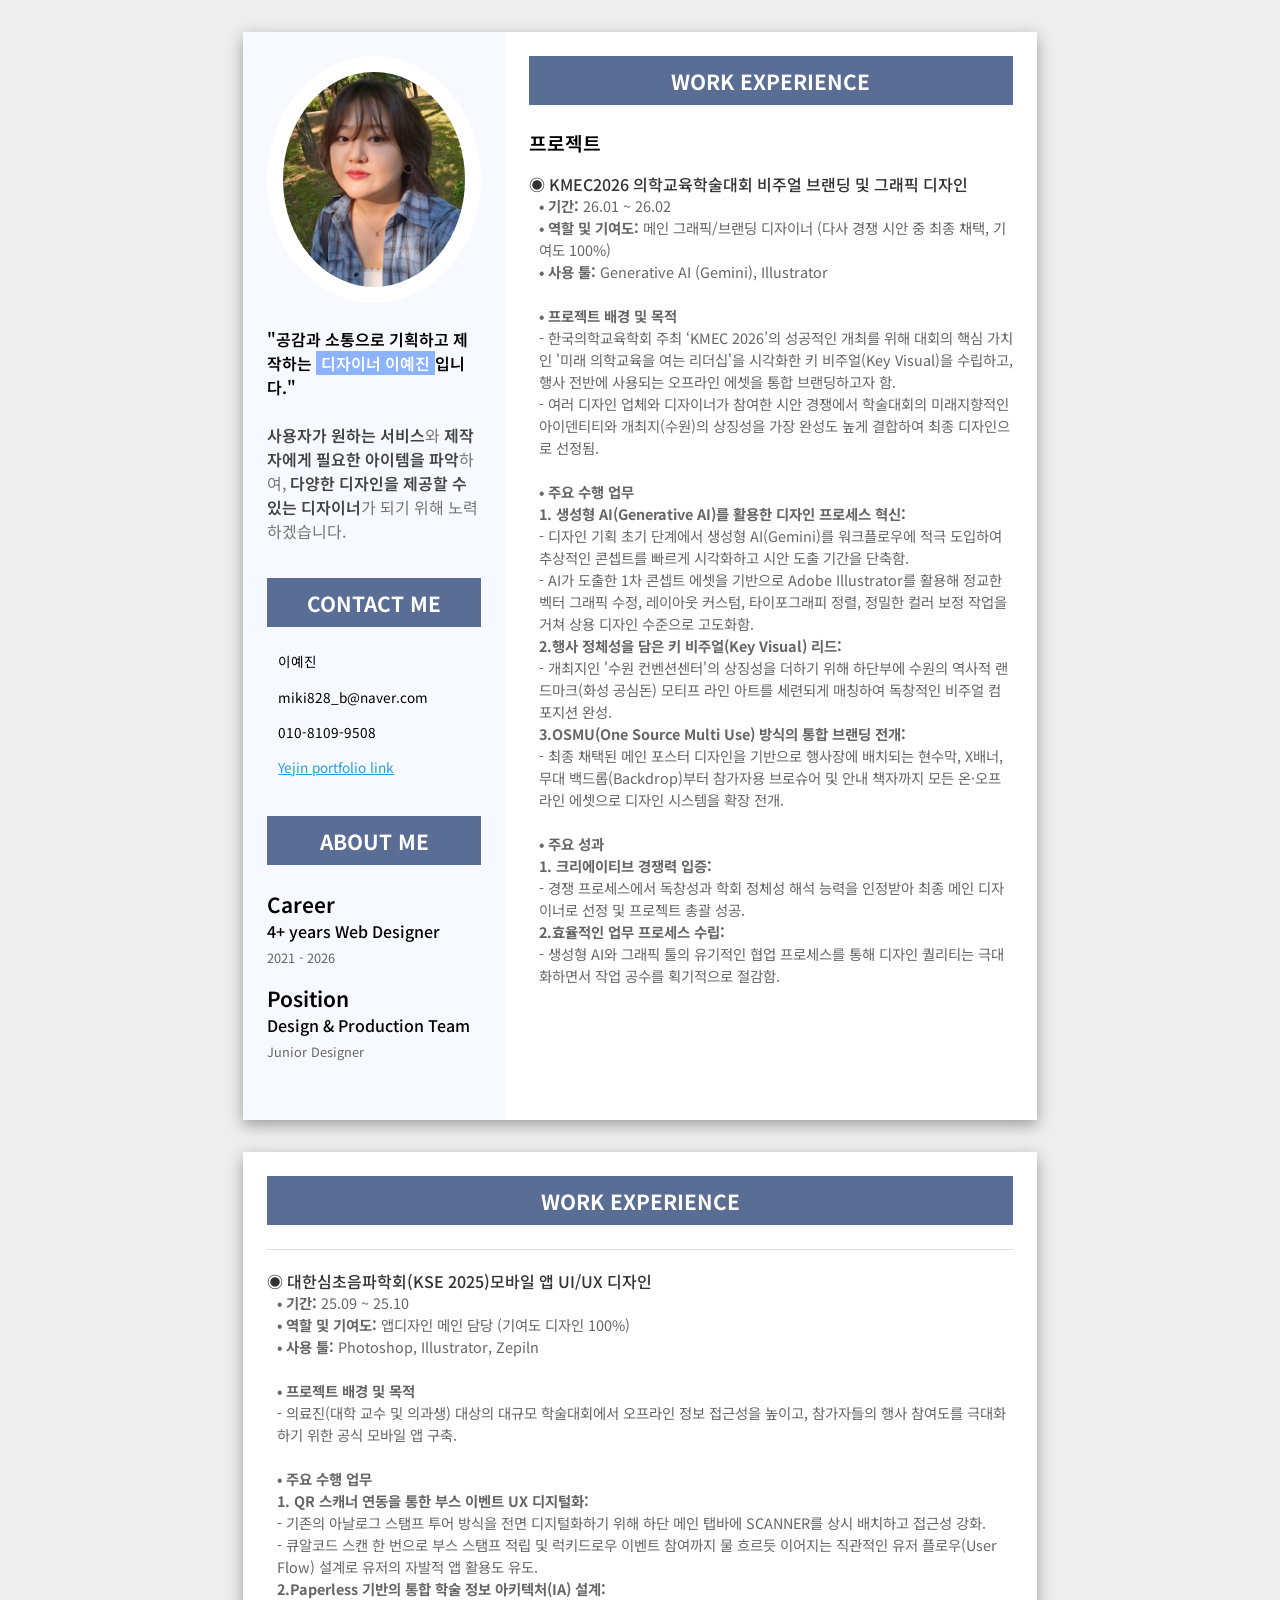
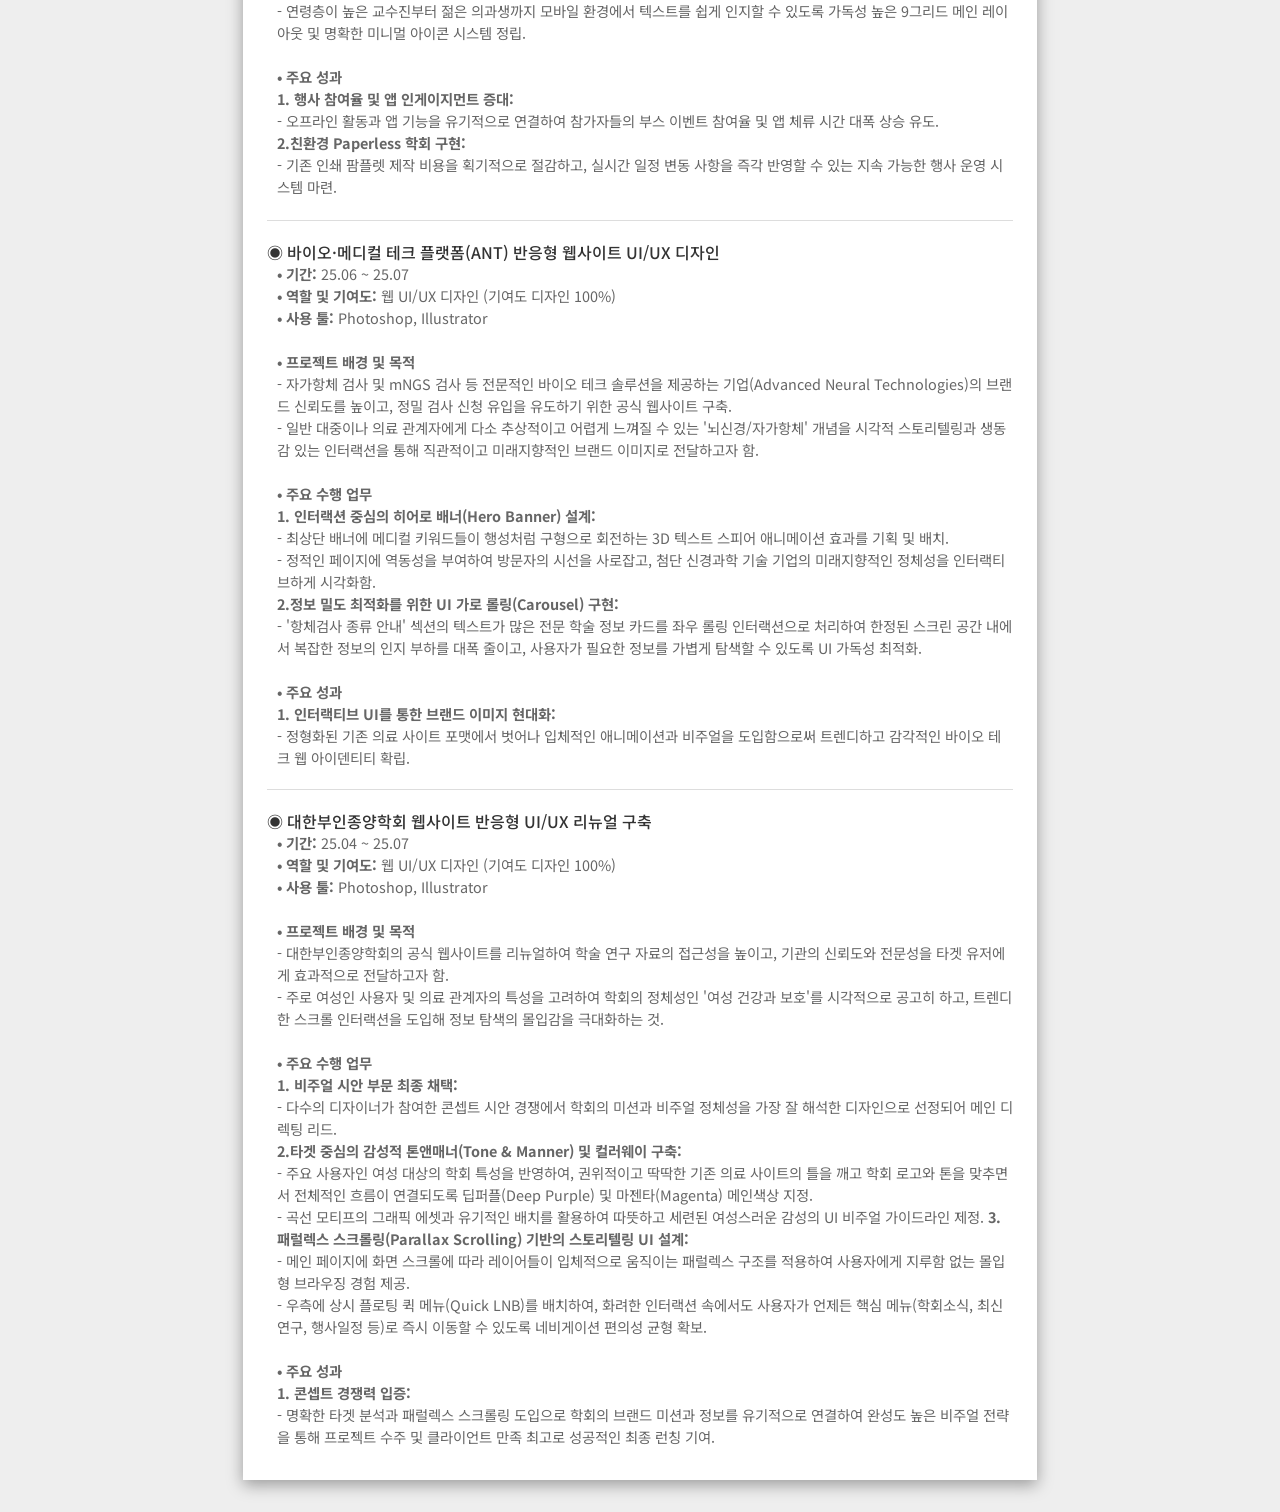
==== CV_file.html @ ba74f01a "Add files via upload" ====
<!DOCTYPE html>
<!-- saved from url=(0022)http://127.0.0.1:5500/ -->
<html lang="ko" class="wf-roboto-n3-active wf-roboto-n4-active wf-roboto-n5-active wf-active"><head><meta http-equiv="Content-Type" content="text/html; charset=UTF-8">
    
    <meta http-equiv="X-UA-Compatible" content="IE=edge">
    <meta name="viewport" content="width=device-width, initial-scale=1.0">
    <title>Lee YeJin CV</title>
    
<link rel="stylesheet" href="./style1.css"><link rel="stylesheet" href="./css" media="all"><link rel="stylesheet" href="./css" media="all"></head>
<body>
    <section class="main-section">
        <div class="left-part">
            <div class="photo-container">
                <img src="./yjprofile2.jpg" alt="">
            </div>
            
            <div class="Introduce-container">
                <div class="text-container">
                    <p>
                        <span class="text_span">"공감과 소통으로 기획하고 제작하는 <span class="text-point">디자이너 이예진</span>입니다."</span>
                        <br><br>
                        <b>사용자가 원하는 서비스</b>와 <b>제작자에게 필요한 아이템을 파악</b>하여,
                        <b>다양한 디자인을 제공할 수 있는 디자이너</b>가 되기 위해 노력하겠습니다.
                    </p>
                </div>
            </div>

            <div class="contact-container">
                <h2 class="title">Contact Me</h2>
                <div class="contact-info">
                    <div class="contact-list">
                        <div class="icon-container">
                            <img src="./user.png" alt="">
                        </div>
                        <div class="contact-text">
                            <p>이예진</p>
                        </div>
                    </div>
                    <div class="contact-list">
                        <div class="icon-container">
                            <img src="./envelope.png" alt="">
                        </div>
                        <div class="contact-text">
                            <p>miki828_b@naver.com</p>
                        </div>
                    </div>
                    <div class="contact-list">
                        <div class="icon-container">
                            <img src="./phone-call.png" alt="">
                        </div>
                        <div class="contact-text">
                            <p>010-8109-9508</p>
                        </div>
                    </div>
                    <div class="contact-list">
                        <div class="icon-container">
                            <img src="./globe.png" alt="">
                        </div>
                        <div class="contact-text">
                            <p style="text-decoration: underline; color: #2b9cda;"><a style="color: #2b9cda;" href="https://dldpwls9508-dotcom.github.io/leeyejin95.github.io/">Yejin portfolio link</a></p>
                        </div>
                    </div>
                </div>
            </div>

            <div class="About-container">
                <h2 class="title">About Me</h2>
                <div class="course">
                    <h2 class="about-title">Career</h2>
                    <h4 class="about-text">4+ years Web Designer</h4>
                    <p class="about-date">2021 - 2026</p>
                </div>
                <div class="course">
                    <h2 class="about-title">Position</h2>
                    <h4 class="about-text">Design &amp; Production Team</h4>
                    <p class="about-date">Junior Designer</p>
                </div>
            </div>
        </div>

        <div class="right-part">
            <div class="Work-container">
                <h2 class="title">work experience</h2>
                <div class="work">
                    <div class="job-date">
                        <div class="job">프로젝트</div>
                    </div>
                    <div class="project">
                        <div>
                        <h2 class="company-name">◉ KMEC2026 의학교육학술대회 비주얼 브랜딩 및 그래픽 디자인</h2>
                        <p class="work-text">
                            <b>• 기간:</b> 26.01 ~ 26.02<br>
                            <b>• 역할 및 기여도:</b> 메인 그래픽/브랜딩 디자이너 (다사 경쟁 시안 중 최종 채택, 기여도 100%)<br>
                            <b>• 사용 툴:</b> Generative AI (Gemini), Illustrator<br><br>
                            <b>• 프로젝트 배경 및 목적</b><br>
                            - 한국의학교육학회 주최 ‘KMEC 2026’의 성공적인 개최를 위해 대회의 핵심 가치인 '미래 의학교육을 여는 리더십'을
                              시각화한 키 비주얼(Key Visual)을 수립하고, 행사 전반에 사용되는 오프라인 에셋을 통합 브랜딩하고자 함.<br>
                            - 여러 디자인 업체와 디자이너가 참여한 시안 경쟁에서 학술대회의 미래지향적인 아이덴티티와 개최지(수원)의 상징성을 가장 완성도 높게 결합하여 최종 디자인으로 선정됨.<br><br>
                            <b>• 주요 수행 업무</b><br>
                            <b>1. 생성형 AI(Generative AI)를 활용한 디자인 프로세스 혁신:</b><br>
                              - 디자인 기획 초기 단계에서 생성형 AI(Gemini)를 워크플로우에 적극 도입하여 추상적인 콘셉트를 빠르게 시각화하고 시안 도출 기간을 단축함.<br>
                              - AI가 도출한 1차 콘셉트 에셋을 기반으로 Adobe Illustrator를 활용해 정교한 벡터 그래픽 수정, 레이아웃 커스텀, 타이포그래피 정렬,
                                정밀한 컬러 보정 작업을 거쳐 상용 디자인 수준으로 고도화함.<br>
                            <b>2.행사 정체성을 담은 키 비주얼(Key Visual) 리드:</b><br>
                              - 개최지인 '수원 컨벤션센터'의 상징성을 더하기 위해 하단부에 수원의 역사적 랜드마크(화성 공심돈) 모티프 라인 아트를 세련되게 매칭하여 독창적인 비주얼 컴포지션 완성.<br>
                            <b>3.OSMU(One Source Multi Use) 방식의 통합 브랜딩 전개:</b><br>
                              - 최종 채택된 메인 포스터 디자인을 기반으로 행사장에 배치되는 현수막, X배너, 무대 백드롭(Backdrop)부터 참가자용 브로슈어 및 안내 책자까지
                                모든 온·오프라인 에셋으로 디자인 시스템을 확장 전개.<br><br>
                              <b>• 주요 성과</b><br>
                            <b>1. 크리에이티브 경쟁력 입증:</b><br>
                              - 경쟁 프로세스에서 독창성과 학회 정체성 해석 능력을 인정받아 최종 메인 디자이너로 선정 및 프로젝트 총괄 성공.<br>
                            <b>2.효율적인 업무 프로세스 수립:</b><br>
                              - 생성형 AI와 그래픽 툴의 유기적인 협업 프로세스를 통해 디자인 퀄리티는 극대화하면서 작업 공수를 획기적으로 절감함.<br>
                        </p>
                        </div>
                    </div>
                </div> 
            </div>
        </div>
    </section>
    <section class="main-section">
        <div style="padding: 1.5rem;">
            <div class="Work-container">
                <h2 class="title">work experience</h2>
                <div class="work">
                    <div class="project">
                        <div style="border-top: 1px solid #ddd; padding-top: 20px;">
                        <h2 class="company-name">◉ 대한심초음파학회(KSE 2025)모바일 앱 UI/UX 디자인</h2>
                        <p class="work-text">
                            <b>• 기간:</b> 25.09 ~ 25.10<br>
                            <b>• 역할 및 기여도:</b> 앱디자인 메인 담당 (기여도 디자인 100%)<br>
                            <b>• 사용 툴:</b> Photoshop, Illustrator, Zepiln<br><br>
                            <b>• 프로젝트 배경 및 목적</b><br>
                            - 의료진(대학 교수 및 의과생) 대상의 대규모 학술대회에서 오프라인 정보 접근성을 높이고, 참가자들의 행사 참여도를 극대화하기 위한 공식 모바일 앱 구축.<br><br>
                            <b>• 주요 수행 업무</b><br>
                            <b>1. QR 스캐너 연동을 통한 부스 이벤트 UX 디지털화:</b><br>
                              - 기존의 아날로그 스탬프 투어 방식을 전면 디지털화하기 위해 하단 메인 탭바에 SCANNER를 상시 배치하고 접근성 강화.<br>
                              - 큐알코드 스캔 한 번으로 부스 스탬프 적립 및 럭키드로우 이벤트 참여까지 물 흐르듯 이어지는 직관적인 유저 플로우(User Flow) 설계로 유저의 자발적 앱 활용도 유도.<br>
                            <b>2.Paperless 기반의 통합 학술 정보 아키텍처(IA) 설계:</b><br>
                              - 연령층이 높은 교수진부터 젊은 의과생까지 모바일 환경에서 텍스트를 쉽게 인지할 수 있도록 가독성 높은 9그리드 메인 레이아웃 및 명확한 미니멀 아이콘 시스템 정립.<br><br>
                            <b>• 주요 성과</b><br>
                            <b>1. 행사 참여율 및 앱 인게이지먼트 증대:</b><br>
                              - 오프라인 활동과 앱 기능을 유기적으로 연결하여 참가자들의 부스 이벤트 참여율 및 앱 체류 시간 대폭 상승 유도.<br>
                            <b>2.친환경 Paperless 학회 구현:</b><br>
                              - 기존 인쇄 팜플렛 제작 비용을 획기적으로 절감하고, 실시간 일정 변동 사항을 즉각 반영할 수 있는 지속 가능한 행사 운영 시스템 마련.<br><br>
                        </p>
                        </div>
                        <div style="border-top: 1px solid #ddd; padding-top: 20px;">
                        <h2 class="company-name">◉ 바이오·메디컬 테크 플랫폼(ANT) 반응형 웹사이트 UI/UX 디자인</h2>
                        <p class="work-text">
                            <b>• 기간:</b> 25.06 ~ 25.07<br>
                            <b>• 역할 및 기여도:</b> 웹 UI/UX 디자인 (기여도 디자인 100%)<br>
                            <b>• 사용 툴:</b> Photoshop, Illustrator<br><br>
                            <b>• 프로젝트 배경 및 목적</b><br>
                            - 자가항체 검사 및 mNGS 검사 등 전문적인 바이오 테크 솔루션을 제공하는 기업(Advanced Neural Technologies)의 브랜드 신뢰도를 높이고, 정밀 검사 신청 유입을 유도하기 위한 공식 웹사이트 구축.<br>
                            - 일반 대중이나 의료 관계자에게 다소 추상적이고 어렵게 느껴질 수 있는 '뇌신경/자가항체' 개념을 시각적 스토리텔링과 생동감 있는 인터랙션을 통해 직관적이고 미래지향적인 브랜드 이미지로 전달하고자 함.<br><br>
                        </p>
                        <p class="work-text">
                            <b>• 주요 수행 업무</b><br>
                            <b>1. 인터랙션 중심의 히어로 배너(Hero Banner) 설계:</b><br>
                              - 최상단 배너에 메디컬 키워드들이 행성처럼 구형으로 회전하는 3D 텍스트 스피어 애니메이션 효과를 기획 및 배치.<br>
                              - 정적인 페이지에 역동성을 부여하여 방문자의 시선을 사로잡고, 첨단 신경과학 기술 기업의 미래지향적인 정체성을 인터랙티브하게 시각화함.<br>
                            <b>2.정보 밀도 최적화를 위한 UI 가로 롤링(Carousel) 구현:</b><br>
                              - '항체검사 종류 안내' 섹션의 텍스트가 많은 전문 학술 정보 카드를 좌우 롤링 인터랙션으로 처리하여
                              한정된 스크린 공간 내에서 복잡한 정보의 인지 부하를 대폭 줄이고, 사용자가 필요한 정보를 가볍게 탐색할 수 있도록 UI 가독성 최적화.<br><br>
                            <b>• 주요 성과</b><br>
                            <b>1. 인터랙티브 UI를 통한 브랜드 이미지 현대화:</b><br>
                              - 정형화된 기존 의료 사이트 포맷에서 벗어나 입체적인 애니메이션과 비주얼을 도입함으로써 트렌디하고 감각적인 바이오 테크 웹 아이덴티티 확립.<br>
                        </p>
                        </div>
                        <div style="border-top: 1px solid #ddd; padding-top: 20px;    margin-top: 20px;">
                        <h2 class="company-name">◉ 대한부인종양학회 웹사이트 반응형 UI/UX 리뉴얼 구축</h2>
                        <p class="work-text">
                            <b>• 기간:</b> 25.04 ~ 25.07<br>
                            <b>• 역할 및 기여도:</b> 웹 UI/UX 디자인 (기여도 디자인 100%)<br>
                            <b>• 사용 툴:</b> Photoshop, Illustrator<br><br>
                            <b>• 프로젝트 배경 및 목적</b><br>
                            - 대한부인종양학회의 공식 웹사이트를 리뉴얼하여 학술 연구 자료의 접근성을 높이고, 기관의 신뢰도와 전문성을 타겟 유저에게 효과적으로 전달하고자 함.<br>
                            - 주로 여성인 사용자 및 의료 관계자의 특성을 고려하여 학회의 정체성인 '여성 건강과 보호'를 시각적으로 공고히 하고, 트렌디한 스크롤 인터랙션을 도입해 정보 탐색의 몰입감을 극대화하는 것.<br><br>
                            <b>• 주요 수행 업무</b><br>
                            <b>1. 비주얼 시안 부문 최종 채택:</b><br>
                              - 다수의 디자이너가 참여한 콘셉트 시안 경쟁에서 학회의 미션과 비주얼 정체성을 가장 잘 해석한 디자인으로 선정되어 메인 디렉팅 리드.<br>
                            <b>2.타겟 중심의 감성적 톤앤매너(Tone & Manner) 및 컬러웨이 구축:</b><br>
                              - 주요 사용자인 여성 대상의 학회 특성을 반영하여, 권위적이고 딱딱한 기존 의료 사이트의 틀을 깨고 학회 로고와 톤을 맞추면서 전체적인 흐름이 연결되도록
                                딥퍼플(Deep Purple) 및 마젠타(Magenta) 메인색상 지정.<br>
                              - 곡선 모티프의 그래픽 에셋과 유기적인 배치를 활용하여 따뜻하고 세련된 여성스러운 감성의 UI 비주얼 가이드라인 제정.
                            <b>3.패럴렉스 스크롤링(Parallax Scrolling) 기반의 스토리텔링 UI 설계:</b><br>
                              - 메인 페이지에 화면 스크롤에 따라 레이어들이 입체적으로 움직이는 패럴렉스 구조를 적용하여 사용자에게 지루함 없는 몰입형 브라우징 경험 제공.<br>
                              - 우측에 상시 플로팅 퀵 메뉴(Quick LNB)를 배치하여, 화려한 인터랙션 속에서도 사용자가 언제든 핵심 메뉴(학회소식, 최신연구, 행사일정 등)로 즉시 이동할 수 있도록 네비게이션 편의성 균형 확보.<br><br>
                            <b>• 주요 성과</b><br>
                            <b>1. 콘셉트 경쟁력 입증:</b><br>
                              - 명확한 타겟 분석과 패럴렉스 스크롤링 도입으로 학회의 브랜드 미션과 정보를 유기적으로 연결하여 
                                완성도 높은 비주얼 전략을 통해 프로젝트 수주 및 클라이언트 만족 최고로 성공적인 최종 런칭 기여.
                        </p>
                        </div>
                    </div>
                </div> 
            </div>
        </div>
    </section>

<!-- Code injected by live-server -->
<script>
	// <![CDATA[  <-- For SVG support
	if ('WebSocket' in window) {
		(function () {
			function refreshCSS() {
				var sheets = [].slice.call(document.getElementsByTagName("link"));
				var head = document.getElementsByTagName("head")[0];
				for (var i = 0; i < sheets.length; ++i) {
					var elem = sheets[i];
					var parent = elem.parentElement || head;
					parent.removeChild(elem);
					var rel = elem.rel;
					if (elem.href && typeof rel != "string" || rel.length == 0 || rel.toLowerCase() == "stylesheet") {
						var url = elem.href.replace(/(&|\?)_cacheOverride=\d+/, '');
						elem.href = url + (url.indexOf('?') >= 0 ? '&' : '?') + '_cacheOverride=' + (new Date().valueOf());
					}
					parent.appendChild(elem);
				}
			}
			var protocol = window.location.protocol === 'http:' ? 'ws://' : 'wss://';
			var address = protocol + window.location.host + window.location.pathname + '/ws';
			var socket = new WebSocket(address);
			socket.onmessage = function (msg) {
				if (msg.data == 'reload') window.location.reload();
				else if (msg.data == 'refreshcss') refreshCSS();
			};
			if (sessionStorage && !sessionStorage.getItem('IsThisFirstTime_Log_From_LiveServer')) {
				console.log('Live reload enabled.');
				sessionStorage.setItem('IsThisFirstTime_Log_From_LiveServer', true);
			}
		})();
	}
	else {
		console.error('Upgrade your browser. This Browser is NOT supported WebSocket for Live-Reloading.');
	}
	// ]]>
</script>

</body><div class="notranslate" style="position: absolute; top: 0; right:0;" id="vd-root-d19608294"></div></html>
---- style1.css ----
@import url('https://fonts.googleapis.com/css2?family=Noto+Sans+KR:wght@100..900&display=swap');

* {
    padding: 0;
    margin: 0;
    box-sizing: border-box;
}

body {
    background-color: #eee;
    font-family: "Noto Sans KR", sans-serif;
}

li {
    list-style: none;
}

a {
    text-decoration: none;
    color: #000;
}

/* main-section */
.main-section {
    width: 210mm;
    background-color: #fff;
    margin: 2rem auto;
    box-shadow: rgba(0,0,0,0.35) 0px 5px 15px;
    display: flex;
}

/* left part */

.main-section .left-part {
    width: 33%;
    height: 100%;
    background-color: rgb(237 244 255 / 50%);
    padding: 1.5rem;
}

.main-section .photo-container {
    margin-bottom: 1.2rem;
}

.main-section .photo-container img {
    width: 100%;
    height: 100%;
    border-radius: 50%;
    border: 1rem solid #fff;
}
.title {
    text-align: center;
    font-size: 1.3rem;
    text-transform: uppercase;
    padding: 0.6rem 0;
    background-color: #5a6d95;
    color: #fff;
    margin: 0 0 1.5rem 0;
}

.Introduce-container {
    margin-bottom: 2.2rem;
}

.Introduce-container .text-container {
    color: #777;
    font-size: 1rem;
}

.Introduce-container .text-container b {
    font-weight: 600;
    color: #444;
}

.Introduce-container .text_span {
    font-size: 1rem;
    color: #000;
    font-weight: 600;
}

.Introduce-container .text-point {
    background-color: #8db3ff;
    padding: 0 5px;
    color: #fff;
}

.contact-container {
    margin-bottom: 2.2rem;
}

.contact-container .contact-list {
    display: flex;
    gap: 0.7rem;
    margin-bottom: 0.7rem;
}

.contact-container .icon-container img {
    width: 18px;
}

.contact-container .contact-text {
    font-size: 0.85rem;
}

.About-container {
    margin-bottom: 2.2rem;
}

.About-container .course {
    margin-bottom: 1rem;
}

.About-container .about-title {
    font-size: 1.3rem;
    font-weight: 600;
    color: #000;
}

.About-container .about-text {
    font-weight: 500;
    margin-bottom: 0.3rem;
}

.About-container .about-date {
    font-size: 0.8rem;
    color: #666;
}

/* right part */

.main-section .right-part {
    width: 67%;
    height: 100%;
    background-color: #fff;
    padding: 1.5rem;
}

.section_text {
    margin-top: 1.6rem;
    margin-bottom: 2.6rem;
}

.section_text .profile_text_p1 {
    text-align: left;
    font-size: 1.5rem;
}

.section_text .profilename {
    font-size: 2.5rem;
    text-align: left;
}

.Skills-container .skill {
    display: flex;
    justify-content: space-between;
    margin-bottom: 1rem;
    align-items: center;
}

.Skills-container .skill .right-skill .outer-layer {
    background-color: #ddd;
    height: 1rem;
    width: 20rem;
    border-radius: 3rem;
    overflow: hidden;
}

.Skills-container .skill .right-skill .inner-layer {
    background-color: #8db3ff;
    height: 100%;
}


.Work-container .work .job-date {
    display: flex;
    justify-content: space-between;
    color: #444;
    margin-bottom: 1rem;
}

.Work-container .work .job {
    font-size: 1.2rem;
    font-weight: 600;
    color: #000;
}

.Work-container .work .company-name {
    font-size: 1rem;
    color: #333;
    font-weight: 500;
}

.Work-container .work .work-text {
    font-size: 0.9rem;
    color: #666;
    padding-left: 0.6rem;
}

.Work-container .work .project {
    margin-bottom: 0.5rem;
        line-height: 22px;
}

.Work-container .work .project .work-percent {
    font-size: 0.7rem;
    color: #999;
    padding-left: 0.6rem;
}

/* main-section1 */

.main-section1 {
    width: 210mm;
    height: 297mm;
    background-color: #fff;
    margin: 2.6rem auto;
    box-shadow: rgba(0,0,0,0.35) 0px 5px 15px;
    display: block;
    padding: 1.5rem;
}

.main-section1 .title {
    margin-top: 0;
}

.main-section1 .Work-container .work {
    margin-bottom: 1.6rem;
}

.main-section1 .Work-container .work .job-date {
    display: flex;
    justify-content: space-between;
    color: #444;
    margin-bottom: 0.5rem;
}

.main-section1 .Work-container .work .job {
    font-size: 1.2rem;
    font-weight: 600;
    color: #000;
}

.main-section1 .Work-container .work .company-name {
    font-size: 0.9rem;
    color: #666;
    font-weight: 400;
}

.main-section1 .Work-container .page {
    text-align: center;
}
.main-section1 .Work-container .page2 {
    text-align: center;
    margin-top: 10.5rem;
}
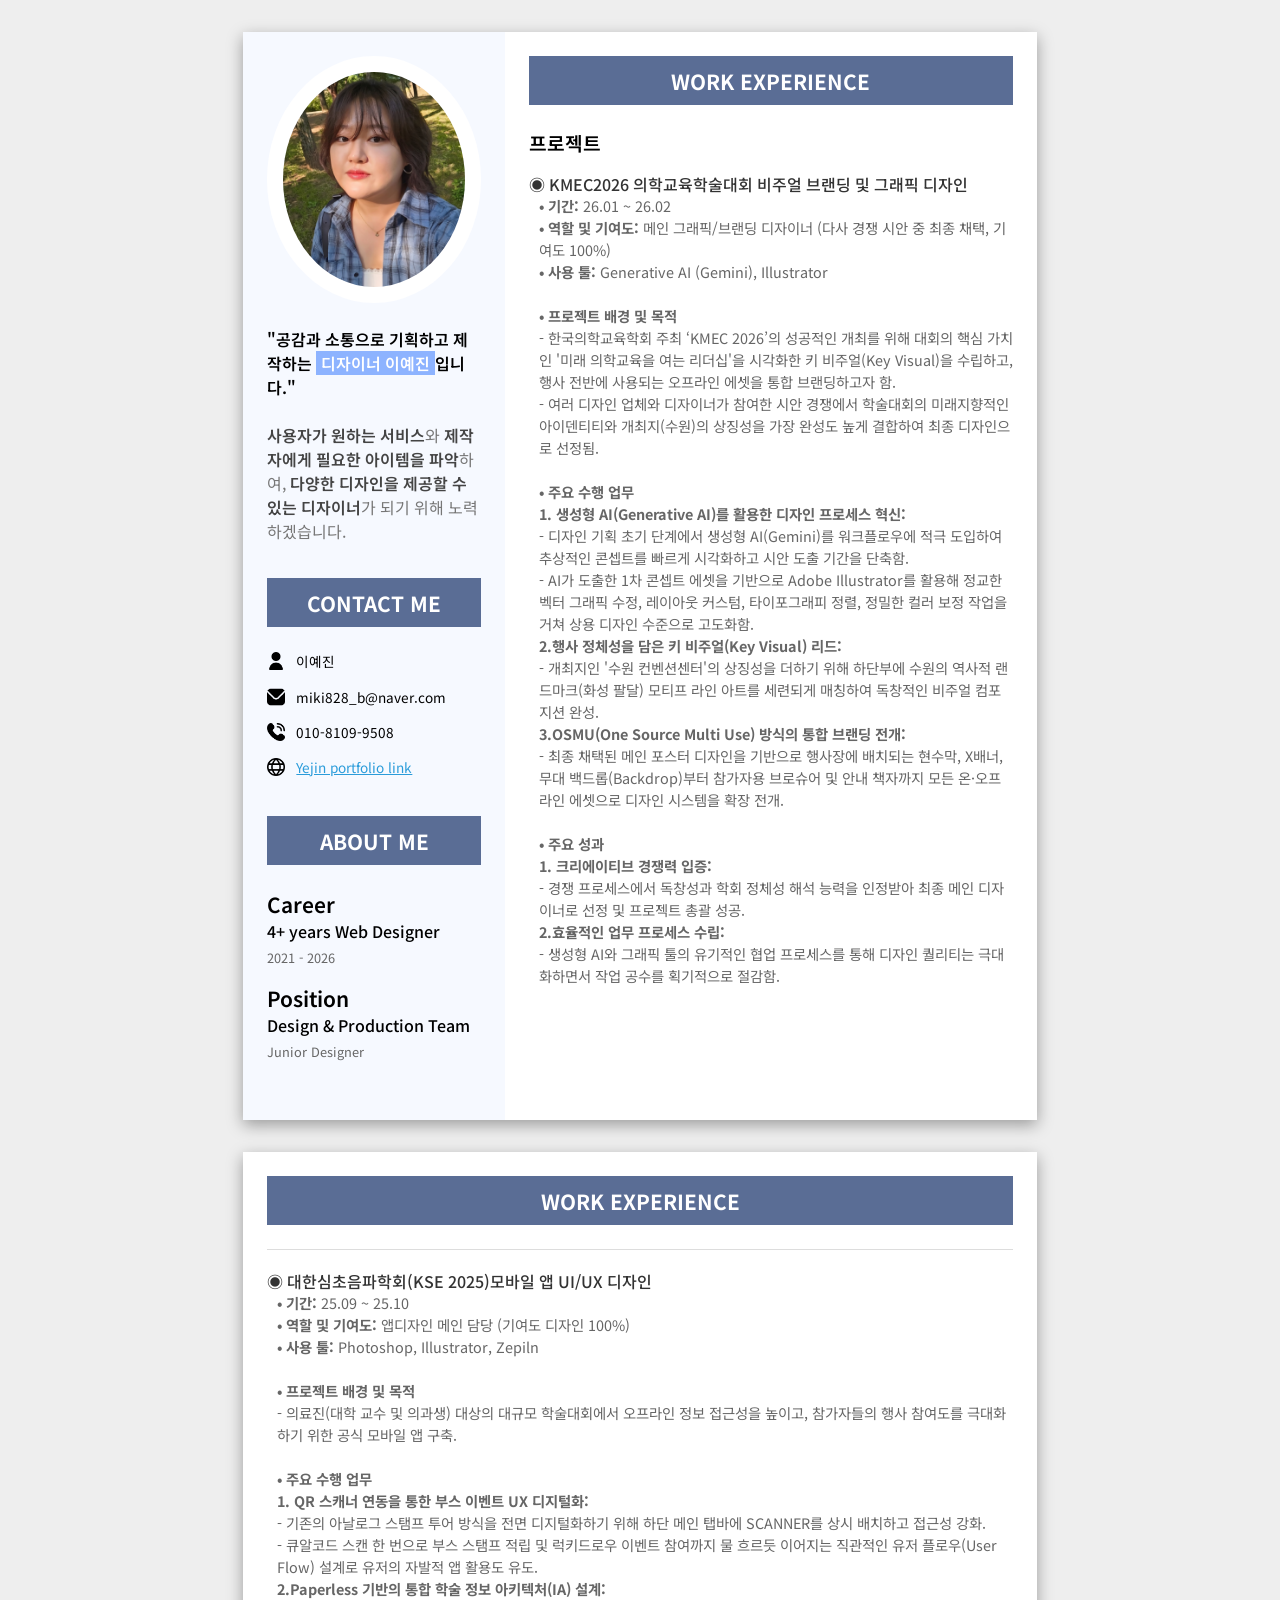
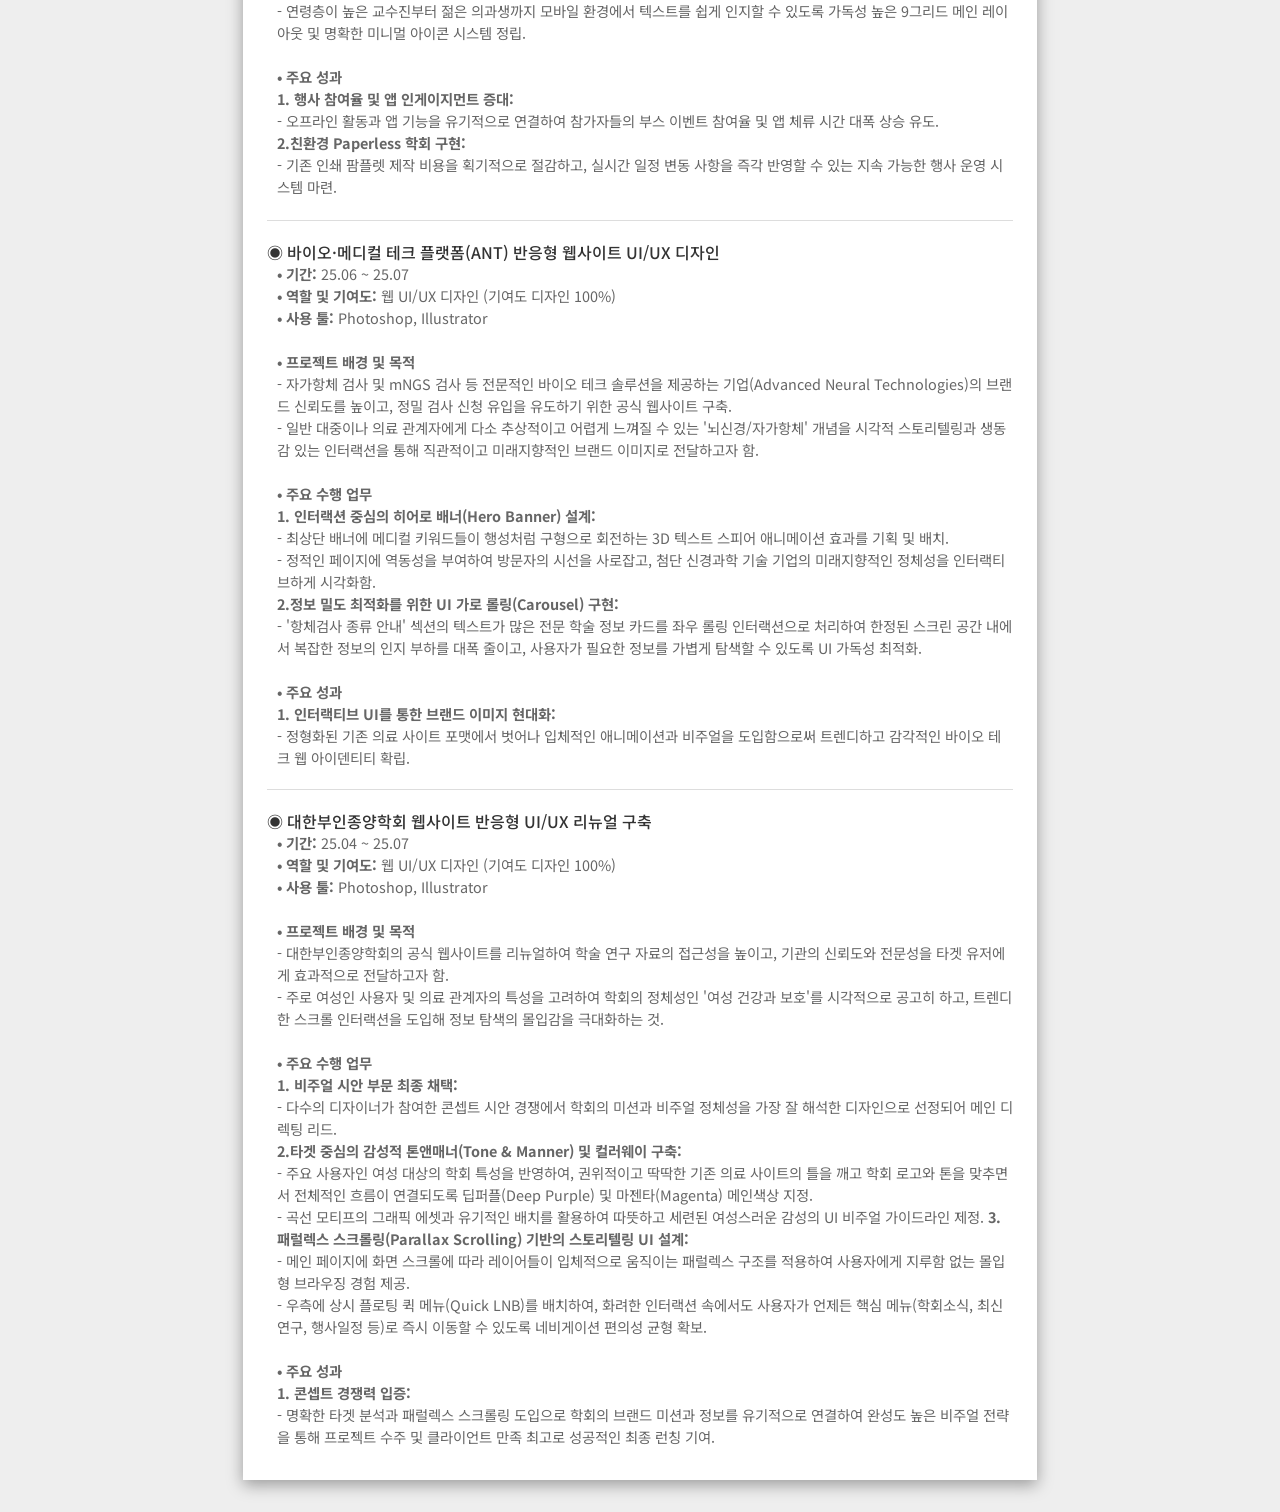
==== commit b07006a1: "Update historical landmark reference in CV_file.html" ====
--- a/CV_file.html
+++ b/CV_file.html
@@ -102,7 +102,7 @@
                               - AI가 도출한 1차 콘셉트 에셋을 기반으로 Adobe Illustrator를 활용해 정교한 벡터 그래픽 수정, 레이아웃 커스텀, 타이포그래피 정렬,
                                 정밀한 컬러 보정 작업을 거쳐 상용 디자인 수준으로 고도화함.<br>
                             <b>2.행사 정체성을 담은 키 비주얼(Key Visual) 리드:</b><br>
-                              - 개최지인 '수원 컨벤션센터'의 상징성을 더하기 위해 하단부에 수원의 역사적 랜드마크(화성 공심돈) 모티프 라인 아트를 세련되게 매칭하여 독창적인 비주얼 컴포지션 완성.<br>
+                              - 개최지인 '수원 컨벤션센터'의 상징성을 더하기 위해 하단부에 수원의 역사적 랜드마크(화성 팔달) 모티프 라인 아트를 세련되게 매칭하여 독창적인 비주얼 컴포지션 완성.<br>
                             <b>3.OSMU(One Source Multi Use) 방식의 통합 브랜딩 전개:</b><br>
                               - 최종 채택된 메인 포스터 디자인을 기반으로 행사장에 배치되는 현수막, X배너, 무대 백드롭(Backdrop)부터 참가자용 브로슈어 및 안내 책자까지
                                 모든 온·오프라인 에셋으로 디자인 시스템을 확장 전개.<br><br>
@@ -238,4 +238,4 @@
 	// ]]>
 </script>
 
-</body><div class="notranslate" style="position: absolute; top: 0; right:0;" id="vd-root-d19608294"></div></html>+</body><div class="notranslate" style="position: absolute; top: 0; right:0;" id="vd-root-d19608294"></div></html>
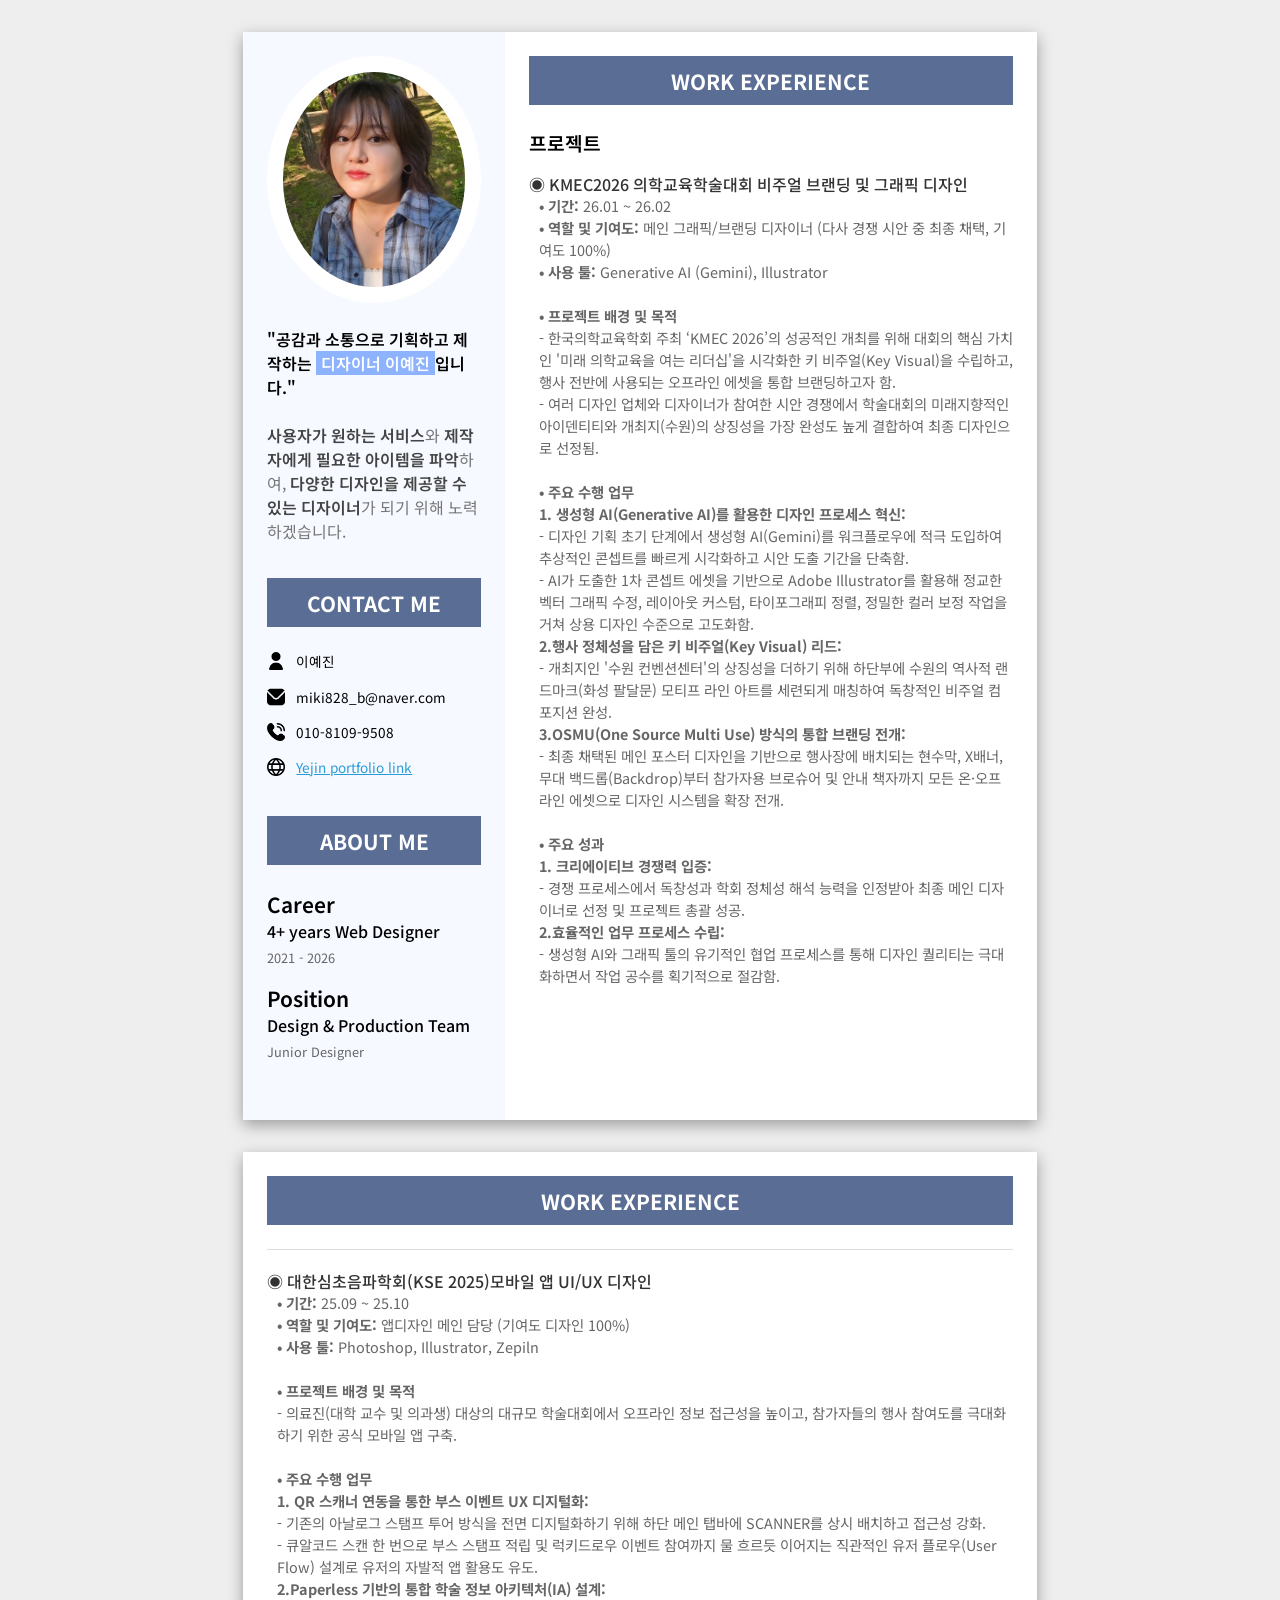
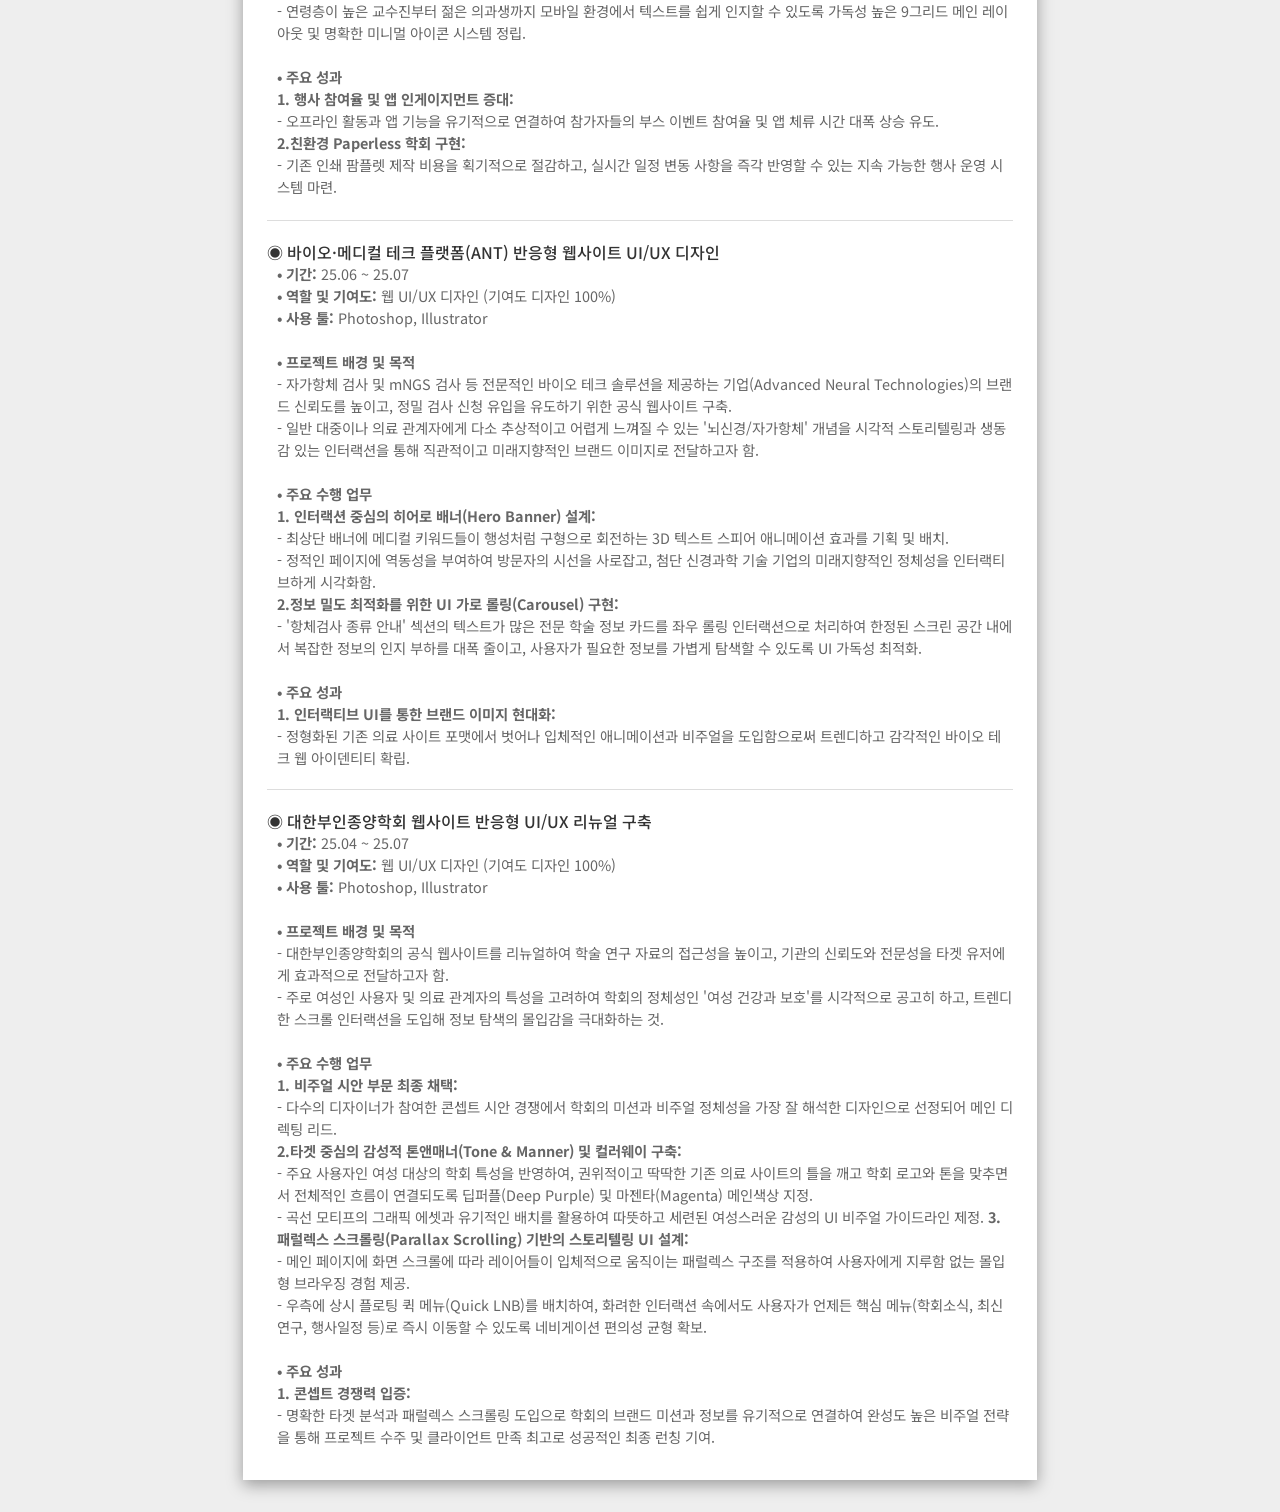
==== commit 5c18fbb6: "Update CV_file.html" ====
--- a/CV_file.html
+++ b/CV_file.html
@@ -102,7 +102,7 @@
                               - AI가 도출한 1차 콘셉트 에셋을 기반으로 Adobe Illustrator를 활용해 정교한 벡터 그래픽 수정, 레이아웃 커스텀, 타이포그래피 정렬,
                                 정밀한 컬러 보정 작업을 거쳐 상용 디자인 수준으로 고도화함.<br>
                             <b>2.행사 정체성을 담은 키 비주얼(Key Visual) 리드:</b><br>
-                              - 개최지인 '수원 컨벤션센터'의 상징성을 더하기 위해 하단부에 수원의 역사적 랜드마크(화성 팔달) 모티프 라인 아트를 세련되게 매칭하여 독창적인 비주얼 컴포지션 완성.<br>
+                              - 개최지인 '수원 컨벤션센터'의 상징성을 더하기 위해 하단부에 수원의 역사적 랜드마크(화성 팔달문) 모티프 라인 아트를 세련되게 매칭하여 독창적인 비주얼 컴포지션 완성.<br>
                             <b>3.OSMU(One Source Multi Use) 방식의 통합 브랜딩 전개:</b><br>
                               - 최종 채택된 메인 포스터 디자인을 기반으로 행사장에 배치되는 현수막, X배너, 무대 백드롭(Backdrop)부터 참가자용 브로슈어 및 안내 책자까지
                                 모든 온·오프라인 에셋으로 디자인 시스템을 확장 전개.<br><br>
